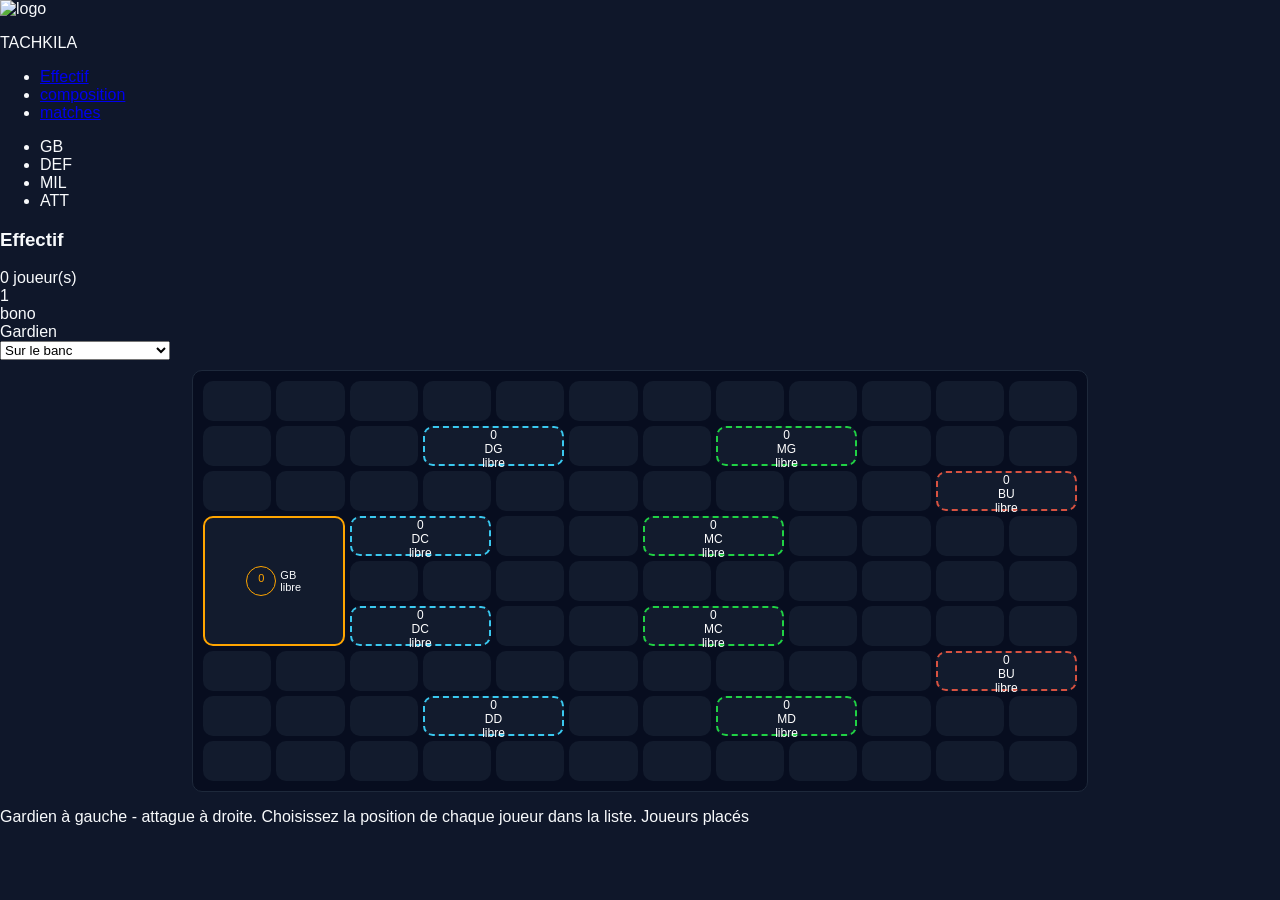
==== composition.html @ fd7e118b "feat : suppression de joueur & reorganize js code" ====
<!DOCTYPE html>
<html lang="en">

<head>
    <meta charset="UTF-8">
    <meta name="viewport" content="width=device-width, initial-scale=1.0">
    <script src="https://cdn.jsdelivr.net/npm/@tailwindcss/browser@4"></script>
    <link rel="stylesheet" href="https://cdnjs.cloudflare.com/ajax/libs/font-awesome/6.5.1/css/all.min.css"
        integrity="sha512-DTOQO9RWCH3ppGqcWaEA1BIZOC6xxalwEsw9c2QQeAIftl+Vegovlnee1c9QX4TctnWMn13TZye+giMm8e2LwA=="
        crossorigin="anonymous" referrerpolicy="no-referrer" />
    <link rel="stylesheet" href="style.css">
    <script src="./js/composition.js" type="module"></script>
    <title>Tachkila</title>
</head>

<body class="">

    <!-- start header -->
    <header>
        <div
            class="header-container flex justify-between items-center px-5 max-[767px]:p-1 h-[50px] bg-[#1E293B] border-b border-solid border-gray-500">
            <div class=" logo flex gap-2  items-center">
                <img src="img/logo.jpg" alt="logo" class="w-[30px] h-[30px] rounded-full">

                <p class="text-gray-50 font-bold ">TACHKILA</p>
            </div>

            <nav class="navbar h-[40px] flex items-center  ">
                <ul class=" h-full w-[300px] flex flex-wrap items-center justify-around gap-1 rounded-xl bg-[#0F172A] shrink-1">
                    <li class="text-xs flex self-center rounded-lg px-3 py-2 font-semibold hover:bg-slate-800 ">
                        <a href="index.html">Effectif</a>
                    </li>
                    <li class="active rounded-lg bg-[#1eba5f] px-4 py-2 font-semibold text-xs hover:bg-slate-800">
                        <a href="composition.html">composition</a>
                    </li>
                    <li class="rounded-lg px-3 py-2 font-semibold hover:bg-slate-800 text-xs">
                        <a href="matchs.html">matches</a>
                    </li>
                </ul>
            </nav>
            <div class="position-legend">
                <ul class="flex gap-2 max-[767px]:grid max-[767px]:grid-cols-2 max-[767px]:gap-1 ">
                    <li class="text-xs text-orange-400 flex gap-1">
                        <span class="w-2 h-2 bg-orange-400 rounded-full self-center"></span>GB
                    </li>
                    <li class="text-xs text-[#3AC8EF] flex gap-1">
                        <span class="w-2 h-2 bg-[#3AC8EF] rounded-full self-center"></span>DEF
                    </li>
                    <li class="text-xs text-[#20D244] flex gap-1">
                        <span class="w-2 h-2 bg-[#20D244] rounded-full self-center"></span>MIL
                    </li>
                    <li class="text-xs text-[#D75241] flex gap-1">
                        <span class="w-2 h-2 bg-[#D75241] rounded-full self-center"></span>ATT
                    </li>
                </ul>
            </div>

        </div>

    </header>
    <!-- end header -->
    <!-- start main section -->
    <main>
        <div class="main-container flex lg:flex-row bg-[#0F172A] md:flex-col max-[767px]:flex-col">
            <!-- THR SIDE BAR -->

            <aside class="sidebar">
                <div
                    class="side-container flex flex-col bg-[#1E293B] lg:w-[250px] h-[107%] px-2 border-r border-solid border-gray-500 md:w-full ms:w-full">
                    <!-- <button type="button" id="add-player"
                        class="add-player-btn bg-[#1eba5f] text-gray-50 lg:w-[280px] lg:h-[50px] rounded-[10px] mt-[15px] mb-[10px] font-bold md:w-[400px]  md:self-center">
                        + Ajouter un joueur
                    </button>  -->
                   <div class=" flex justify-between text-white text-xs mt-[15px] mb-[10px] md:mx-[40px] ms:mx-[40px]">
                        <h3 class="font-bold">Effectif</h3>
                        <span class="player-count p-[3px] border rounded-[10px] bg-[#0F172A]"><span
                                id="tachkila-nbr">0</span> joueur(s)</span>
                    </div>
                    <!-- <p class="text-xs text-mist-400 pt-[10px] pl-[2px] pb-[3px] md:self-center ms:self-center">
                        Cliquez sur un joueur placé pour voir sa case sur le
                        terrain. 🖊️ pour modifier, 🗑 pour supprimer.
                    </p>  -->
                     <!-- Player list -->
                    <div id="playerlist" class="player-list hidden md:w-[85%] md:mx-auto ms:w-[85%] ms:mx-auto">
                        <div
                            class="player-card px-1 text-gray-50 h-[100px] mt-[10px] mb-[10px] border rounded-[10px] border-l-[4px] border-solid ">
                            <div class="player-info flex justify-between p-[6px]">
                                <div class="player-summary flex gap-4">
                                    <div
                                        class="player-number self-center w-[30px] h-[30px] rounded-[30px] border border-solid  text-center ">
                                        1</div>
                                    <div class="player-details">
                                        <div class="player-name font-bold text-white">bono</div>
                                        <div class="player-poste ">Gardien</div>
                                    </div>
                                </div>
                                <!-- <div class="actions">
                                    <button type="button" class="edit-btn pr-[4px]"><i
                                            class="fa-solid fa-pen"></i></button>
                                    <button type="button" class="delete-btn pr-[2px]" aria-label="Modifier le joueur"><i
                                            class="fa-solid fa-trash-can"></i></button>
                                </div> -->
                            </div>
                            <select
                                class="player-position-select w-[96%] m-auto border rounded-[10px] border-mist-700 bg-[#1E293B]">
                                <option value="bench" selected>Sur le banc</option>
                                <option value="GB">GB - Gardien</option>
                                <option value="DG">DG - Défenseur gauche</option>
                                <option value="DC1">DC - Défenseur central 1</option>
                                <option value="DC2">DC - Défenseur central 2</option>
                                <option value="DD">DD - Défenseur droit</option>
                                <option value="MG">MG - Milieu gauche</option>
                                <option value="MC1">MC - Milieu central 1</option>
                                <option value="MC2">MC - Milieu central 2</option>
                                <option value="MD">MD - Milieu droit</option>
                                <option value="BU1">BU - Buteur 1</option>
                                <option value="BU2">BU - Buteur 2</option>
                            </select>
                        </div>
                    </div>
                </div>
            </aside>


            <!-- The terrain -->

            <section class="pitch-section min-w-0 flex-1 overflow-x-auto ">
                <div class="pitch-scroll w-full ">

                    <div class="football-pitch min-w-[800px] shrink-0">
                        <!-- player in pitch -->
                        <div class="GB terrain-position flex gap-1 justify-center">
                            <div class="number hidden">
                                0
                            </div>
                            <div class="player-details">
                                <div class="player-position-code text-orange-400 ">GB</div>
                                <div class="player-name-position font-bold text-white">libre</div>
                            </div>
                        </div>
                        <div class="DG terrain-position flex gap-1 justify-center">
                            <div
                                class="number w-[25px] h-[25px] border border-solid border-[#3AC8EF] rounded-full text-center self-center p-[5px] text-[#3AC8EF] hidden">
                                0 </div>
                            <div class="player-details">
                                <div class="player-position-code text-[#3AC8EF] font-bold">DG</div>
                                <div class="player-name-position font-bold text-white">libre</div>
                            </div>
                        </div>
                        <div class="DC1 terrain-position flex gap-1 justify-center">
                            <div
                                class="number w-[25px] h-[25px] border border-solid border-[#3AC8EF] rounded-full text-center self-center p-[5px] text-[#3AC8EF] hidden">
                                0</div>
                            <div class="player-details">
                                <div class="player-position-code text-[#3AC8EF] font-bold">DC</div>
                                <div class="player-name-position font-bold text-white">libre</div>
                            </div>
                        </div>
                        <div class="DC2 terrain-position flex gap-1 justify-center">
                            <div
                                class="number hidden w-[25px] h-[25px] border border-solid border-[#3AC8EF] rounded-full text-center self-center p-[5px] text-[#3AC8EF]">
                                0</div>
                            <div class="player-details">
                                <div class="player-position-code text-[#3AC8EF] font-bold">DC</div>
                                <div class="player-name-position font-bold text-white">libre</div>
                            </div>
                        </div>
                        <div class="DD terrain-position flex gap-1 justify-center">
                            <div
                                class="number hidden w-[25px] h-[25px] border border-solid border-[#3AC8EF] rounded-full text-center self-center p-[5px] text-[#3AC8EF]">
                                0</div>
                            <div class="player-details">
                                <div class="player-position-code text-[#3AC8EF] font-bold">DD</div>
                                <div class="player-name-position font-bold text-white">libre</div>
                            </div>
                        </div>
                        <div class="MG terrain-position flex gap-1 justify-center">
                            <div
                                class="number hidden w-[25px] h-[25px] border border-solid border-[#20D244] rounded-full text-center self-center p-[5px] text-[#20D244]">
                                0</div>
                            <div class="player-details">
                                <div class="player-position-code text-[#20D244] font-bold">MG</div>
                                <div class="player-name-position font-bold text-white">libre</div>
                            </div>
                        </div>
                        <div class="MC1 terrain-position flex gap-1 justify-center">
                            <div
                                class="number hidden w-[25px] h-[25px] border border-solid border-[#20D244] rounded-full text-center self-center p-[5px] text-[#20D244]">
                                0</div>
                            <div class="player-details">
                                <div class="player-position-code text-[#20D244] font-bold">MC</div>
                                <div class="player-name-position font-bold text-white">libre</div>
                            </div>
                        </div>
                        <div class="MC2 terrain-position flex gap-1 justify-center">
                            <div
                                class="number hidden w-[25px] h-[25px] border border-solid border-[#20D244] rounded-full text-center self-center p-[5px] text-[#20D244]">
                                0</div>
                            <div class="player-details">
                                <div class="player-position-code text-[#20D244] font-bold">MC</div>
                                <div class="player-name-position font-bold text-white">libre</div>
                            </div>
                        </div>
                        <div class="MD terrain-position flex gap-1 justify-center">
                            <div
                                class="number hidden w-[25px] h-[25px] border border-solid border-[#20D244] rounded-full text-center self-center p-[5px] text-[#20D244]">
                                0</div>
                            <div class="player-details">
                                <div class="player-position-code text-[#20D244] font-bold">MD</div>
                                <div class="player-name-position font-bold text-white">libre</div>
                            </div>
                        </div>
                        <div class="BU1 terrain-position flex gap-1 justify-center">
                            <div
                                class="number hidden w-[25px] h-[25px] border border-solid border-[#D75241] rounded-full text-center self-center p-[5px] text-[#D75241]">
                                0</div>
                            <div class="player-details">
                                <div class="player-position-code text-[#D75241] font-bold">BU</div>
                                <div class="player-name-position font-bold text-white">libre</div>
                            </div>
                        </div>
                        <div class="BU2 terrain-position flex gap-1 justify-center">
                            <div
                                class="number hidden w-[25px] h-[25px] border border-solid border-[#D75241] rounded-full text-center self-center p-[5px] text-[#D75241]">
                                0</div>
                            <div class="player-details">
                                <div class="player-position-code text-[#D75241] font-bold">BU</div>
                                <div class="player-name-position font-bold text-white">libre</div>
                            </div>
                        </div>
                        <div></div>
                        <div></div>
                        <div></div>
                        <div></div>
                        <div></div>
                        <div></div>
                        <div></div>
                        <div></div>
                        <div></div>
                        <div></div>
                        <div></div>
                        <div></div>
                        <div></div>
                        <div></div>
                        <div></div>
                        <div></div>
                        <div></div>
                        <div></div>
                        <div></div>
                        <div></div>
                        <div></div>
                        <div></div>
                        <div></div>
                        <div></div>
                        <div></div>
                        <div></div>
                        <div></div>
                        <div></div>
                        <div></div>
                        <div></div>
                        <div></div>
                        <div></div>
                        <div></div>
                        <div></div>
                        <div></div>
                        <div></div>
                        <div></div>
                        <div></div>
                        <div></div>
                        <div></div>
                        <div></div>
                        <div></div>
                        <div></div>
                        <div></div>
                        <div></div>
                        <div></div>
                        <div></div>
                        <div></div>
                        <div></div>
                        <div></div>
                        <div></div>
                        <div></div>
                        <div></div>
                        <div></div>
                        <div></div>
                        <div></div>
                        <div></div>
                        <div></div>
                        <div></div>
                        <div></div>
                        <div></div>
                        <div></div>
                        <div></div>
                        <div></div>
                        <div></div>
                        <div></div>
                        <div></div>
                        <div></div>
                        <div></div>
                        <div></div>
                        <div></div>
                        <div></div>
                        <div></div>
                        <div></div>
                        <div></div>
                        <div></div>
                        <div></div>
                        <div></div>
                        <div></div>
                        <div></div>
                        <div></div>
                        <div></div>


                    </div>

                </div>

                <p class="pitch-instructions w-[70%] mx-auto mt-[10px] mb-[20px] text-white text-xs text-center">
                    Gardien à gauche - attague à droite. Choisissez la position de chaque
                    joueur dans la liste. Joueurs placés
                </p>

                <p id="error-msg"
                    class="hidden text-white text-ms text-center absolute w-[60%] h-[45px] bg-red-500 text-center bottom-[25px] right-[10px] rounded-[10px] pt-[10px] ">
                </p>
                <p id="success-msg"
                    class="hidden text-white text-green-600  text-ms text-center absolute w-[60%] h-[45px] bg-[#1eba5f] text-center bottom-[25px] right-[10px] rounded-[10px] pt-[10px]">
                </p>


            </section>




        </div>

    </main>

    <!-- end main section -->

</body>

</html>
---- style.css ----
* {
    box-sizing: border-box;
}

body {
    margin: 0;
    font-family: Arial, Helvetica, sans-serif;
    background-color: #0F172A;
    color: #F8FAFC;
}

button {
    cursor: pointer;
}


.football-pitch {
    display: grid;
    gap: 5px;
    width: 70%;
    grid-template-columns: repeat(12, 1fr);
    grid-template-rows: repeat(9, 40px);
    background-color: #070D1F;
    margin: 10px auto;
    padding: 10px;
    border-radius: 10px;
    border: 1px solid #1E293B;
}

.football-pitch>div {
    background-color: #121B2D;
    border-radius: 10px;
}

.GB {
    display: flex;
    gap: 4px;
    justify-content: center;
    align-items: center;
    border: 2px solid orange;
    grid-column: 1 / 3;
    grid-row: 4 / 7;
    font-size: 11px;
}

.GB .number {
    width: 30px;
    height: 30px;
    border: 1px solid orange;
    border-radius: 50%;
    color: orange;
    text-align: center;
    align-self: center;
    padding: 5px;
}

/* ########################## */

.DG {
    grid-column: 4 / 6;
    grid-row: 2 / 3;
    border: 2px dashed #3AC8EF;
    text-align: center;
    color: white;
    font-size: 12px;
}

.DC1 {
    grid-column: 3 / 5;
    grid-row: 4 / 5;
    border: 2px dashed #3AC8EF;
    text-align: center;
    color: white;
    font-size: 12px;
}

.DC2 {
    grid-column: 3 / 5;
    grid-row: 6 / 7;
    border: 2px dashed #3AC8EF;
    text-align: center;
    color: white;
    font-size: 12px;
}

.DD {
    grid-column: 4 / 6;
    grid-row: 8 / 9;
    border: 2px dashed #3AC8EF;
    text-align: center;
    color: white;
    font-size: 12px;
}

.DG span,
.DC1 span,
.DC2 span,
.DD span {
    font-size: 13px;
    font-weight: bold;
    color: #3AC8EF;
}

/* ########################## */

.MG {
    grid-column: 8 / 10;
    grid-row: 2 / 3;
    border: 2px dashed #20D244;
    text-align: center;
    color: white;
    font-size: 12px;
}

.MC1 {
    grid-column: 7 / 9;
    grid-row: 4 / 5;
    border: 2px dashed #20D244;
    text-align: center;
    color: white;
    font-size: 12px;
}

.MC2 {
    grid-column: 7 / 9;
    grid-row: 6 / 7;
    border: 2px dashed #20D244;
    text-align: center;
    color: white;
    font-size: 12px;
}

.MD {
    grid-column: 8 / 10;
    grid-row: 8 / 9;
    border: 2px dashed #20D244;
    text-align: center;
    color: white;
    font-size: 12px;
}

.MG span,
.MC1 span,
.MC2 span,
.MD span {
    font-size: 13px;
    font-weight: bold;
    color: #20D244;
}

/* ########################## */

.BU1 {
    grid-column: 11 / 13;
    grid-row: 3 / 4;
    border: 2px dashed #D75241;
    text-align: center;
    color: white;
    font-size: 12px;
}

.BU2 {
    grid-column: 11 / 13;
    grid-row: 7 / 8;
    border: 2px dashed #D75241;
    text-align: center;
    color: white;
    font-size: 12px;
}

.BU1 span,
.BU2 span {
    font-size: 13px;
    font-weight: bold;
    color: #D75241;
}


/* ################################# */



.GB {
    display: flex;
    gap: 4px;
    justify-content: center;
    align-items: center;
    border: 2px solid orange;
    grid-column: 1 / 3;
    grid-row: 4 / 7;
    font-size: 11px;
}

.GB .number {
    width: 30px;
    height: 30px;
    border: 1px solid orange;
    border-radius: 50%;
    color: orange;
    text-align: center;
    align-self: center;
    padding: 5px;
}

/* ########################## */

.cards {
    display: grid;
    gap: 5px;
    width: 100%;
    grid-template-columns: repeat(4, 1fr);
    grid-template-rows: repeat(4, 1fr);
        background-color: #070D1F;
    margin: 10px auto;
    padding: 10px;
    border-radius: 10px;
    border: 1px solid #1E293B;
}

.playerlist {
    grid-column: 1/2;
    grid-row: 1/2;
    border: 2px dashed #3AC8EF;
    text-align: center;
    color: white;
    font-size: 12px;
}
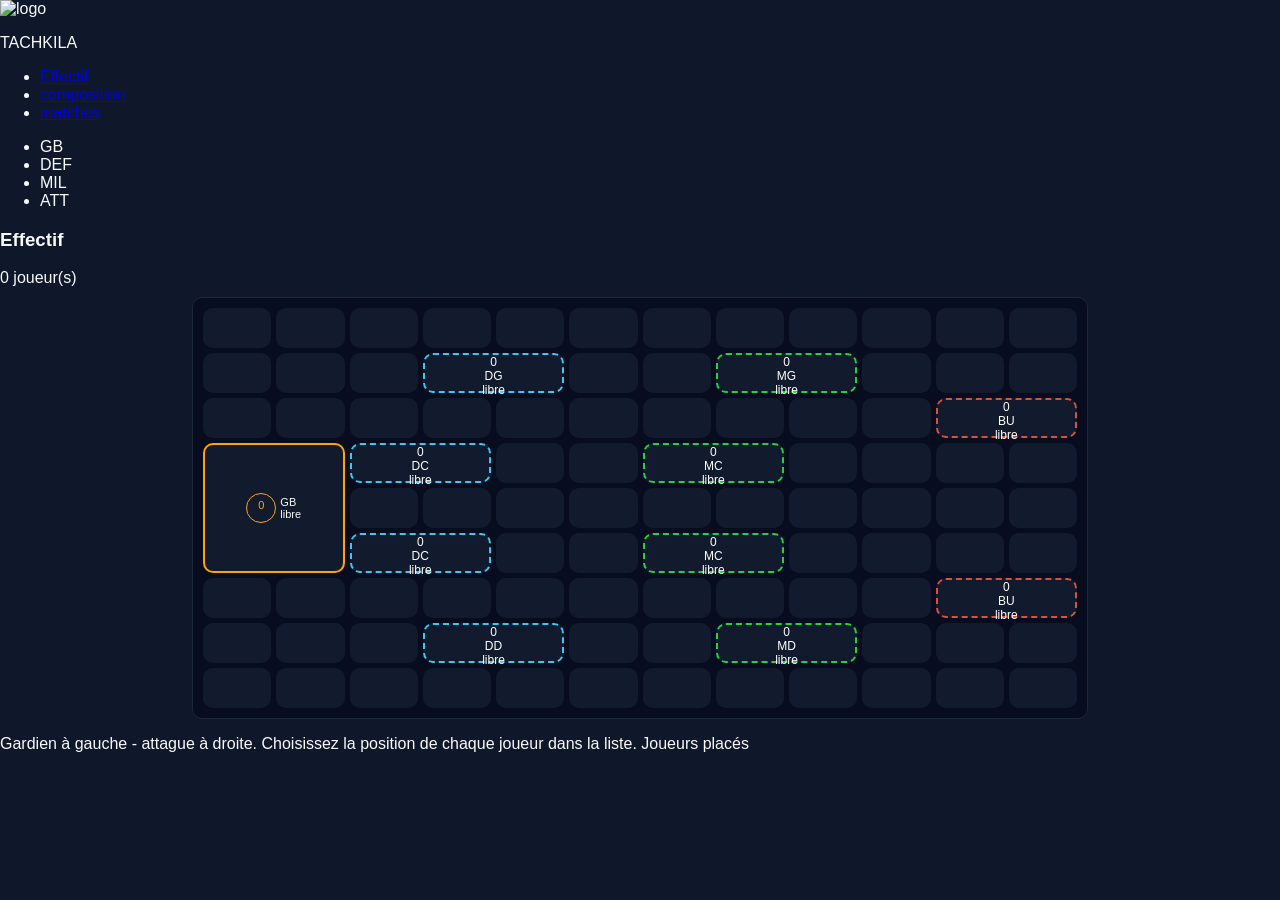
==== commit cdad9a9c: "feat: ajouter l'affichage des joueurs dans les pages effectif et composition" ====
--- a/composition.html
+++ b/composition.html
@@ -26,7 +26,8 @@
             </div>
 
             <nav class="navbar h-[40px] flex items-center  ">
-                <ul class=" h-full w-[300px] flex flex-wrap items-center justify-around gap-1 rounded-xl bg-[#0F172A] shrink-1">
+                <ul
+                    class=" h-full w-[300px] flex flex-wrap items-center justify-around gap-1 rounded-xl bg-[#0F172A] shrink-1">
                     <li class="text-xs flex self-center rounded-lg px-3 py-2 font-semibold hover:bg-slate-800 ">
                         <a href="index.html">Effectif</a>
                     </li>
@@ -67,56 +68,16 @@
             <aside class="sidebar">
                 <div
                     class="side-container flex flex-col bg-[#1E293B] lg:w-[250px] h-[107%] px-2 border-r border-solid border-gray-500 md:w-full ms:w-full">
-                    <!-- <button type="button" id="add-player"
-                        class="add-player-btn bg-[#1eba5f] text-gray-50 lg:w-[280px] lg:h-[50px] rounded-[10px] mt-[15px] mb-[10px] font-bold md:w-[400px]  md:self-center">
-                        + Ajouter un joueur
-                    </button>  -->
-                   <div class=" flex justify-between text-white text-xs mt-[15px] mb-[10px] md:mx-[40px] ms:mx-[40px]">
+
+                    <div class=" flex justify-between text-white text-xs mt-[15px] mb-[10px] md:mx-[40px] ms:mx-[40px]">
                         <h3 class="font-bold">Effectif</h3>
                         <span class="player-count p-[3px] border rounded-[10px] bg-[#0F172A]"><span
                                 id="tachkila-nbr">0</span> joueur(s)</span>
                     </div>
-                    <!-- <p class="text-xs text-mist-400 pt-[10px] pl-[2px] pb-[3px] md:self-center ms:self-center">
-                        Cliquez sur un joueur placé pour voir sa case sur le
-                        terrain. 🖊️ pour modifier, 🗑 pour supprimer.
-                    </p>  -->
-                     <!-- Player list -->
-                    <div id="playerlist" class="player-list hidden md:w-[85%] md:mx-auto ms:w-[85%] ms:mx-auto">
-                        <div
-                            class="player-card px-1 text-gray-50 h-[100px] mt-[10px] mb-[10px] border rounded-[10px] border-l-[4px] border-solid ">
-                            <div class="player-info flex justify-between p-[6px]">
-                                <div class="player-summary flex gap-4">
-                                    <div
-                                        class="player-number self-center w-[30px] h-[30px] rounded-[30px] border border-solid  text-center ">
-                                        1</div>
-                                    <div class="player-details">
-                                        <div class="player-name font-bold text-white">bono</div>
-                                        <div class="player-poste ">Gardien</div>
-                                    </div>
-                                </div>
-                                <!-- <div class="actions">
-                                    <button type="button" class="edit-btn pr-[4px]"><i
-                                            class="fa-solid fa-pen"></i></button>
-                                    <button type="button" class="delete-btn pr-[2px]" aria-label="Modifier le joueur"><i
-                                            class="fa-solid fa-trash-can"></i></button>
-                                </div> -->
-                            </div>
-                            <select
-                                class="player-position-select w-[96%] m-auto border rounded-[10px] border-mist-700 bg-[#1E293B]">
-                                <option value="bench" selected>Sur le banc</option>
-                                <option value="GB">GB - Gardien</option>
-                                <option value="DG">DG - Défenseur gauche</option>
-                                <option value="DC1">DC - Défenseur central 1</option>
-                                <option value="DC2">DC - Défenseur central 2</option>
-                                <option value="DD">DD - Défenseur droit</option>
-                                <option value="MG">MG - Milieu gauche</option>
-                                <option value="MC1">MC - Milieu central 1</option>
-                                <option value="MC2">MC - Milieu central 2</option>
-                                <option value="MD">MD - Milieu droit</option>
-                                <option value="BU1">BU - Buteur 1</option>
-                                <option value="BU2">BU - Buteur 2</option>
-                            </select>
-                        </div>
+
+                    <!-- Player list -->
+                    <div id="playerlist" class="player-list  md:w-[85%] md:mx-auto ms:w-[85%] ms:mx-auto">
+
                     </div>
                 </div>
             </aside>
@@ -340,6 +301,36 @@
 
     <!-- end main section -->
 
+    <template class="composition-card-liste" id="composition">
+        <div
+            class="player-card px-1 text-gray-50 h-[100px] mt-[10px] mb-[10px] border rounded-[10px] border-l-[4px] border-solid ">
+            <div class="player-info flex justify-between p-[6px]">
+                <div class="player-summary flex gap-4">
+                    <div
+                        class="player-number self-center w-[30px] h-[30px] rounded-[30px] border border-solid  text-center ">
+                        1</div>
+                    <div class="player-details">
+                        <div class="player-name font-bold text-white">bono</div>
+                        <div class="player-position">Gardien</div>
+                    </div>
+                </div>
+            </div>
+            <select class="player-position-select w-[96%] m-auto border rounded-[10px] border-mist-700 bg-[#1E293B]">
+                <option value="bench" selected>Sur le banc</option>
+                <option value="GB">GB - Gardien</option>
+                <option value="DG">DG - Défenseur gauche</option>
+                <option value="DC1">DC - Défenseur central 1</option>
+                <option value="DC2">DC - Défenseur central 2</option>
+                <option value="DD">DD - Défenseur droit</option>
+                <option value="MG">MG - Milieu gauche</option>
+                <option value="MC1">MC - Milieu central 1</option>
+                <option value="MC2">MC - Milieu central 2</option>
+                <option value="MD">MD - Milieu droit</option>
+                <option value="BU1">BU - Buteur 1</option>
+                <option value="BU2">BU - Buteur 2</option>
+            </select>
+        </div>
+    </template>
 </body>
 
 </html>
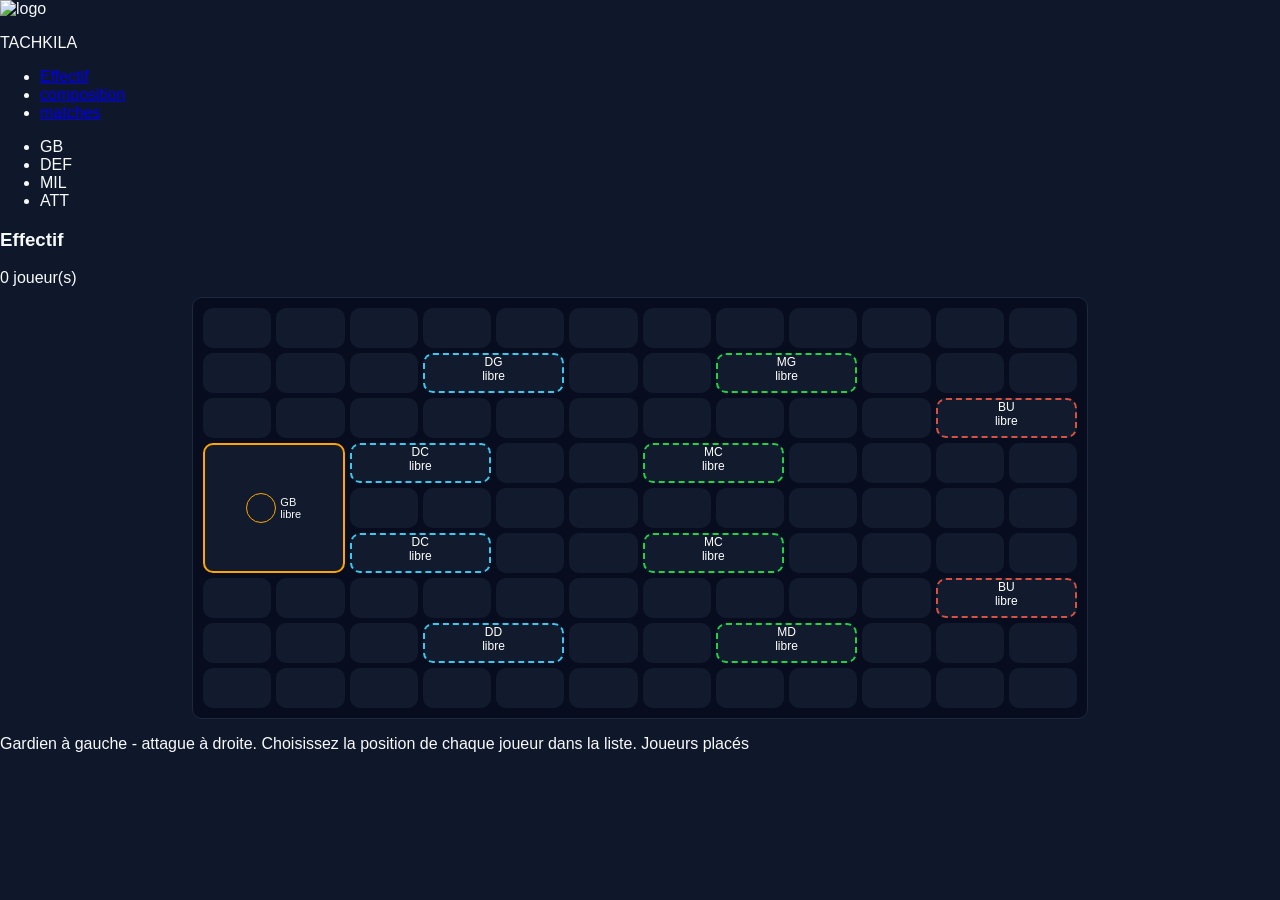
==== commit fa7a9005: "feat: retirer automatiquement les joueurs blessés du terrain" ====
--- a/composition.html
+++ b/composition.html
@@ -76,7 +76,7 @@
                     </div>
 
                     <!-- Player list -->
-                    <div id="playerlist" class="player-list  md:w-[85%] md:mx-auto ms:w-[85%] ms:mx-auto">
+                    <div id="playerlist" class="player-list md:w-[100%] md:mx-auto ms:w-[85%] ms:mx-auto">
 
                     </div>
                 </div>
@@ -303,7 +303,7 @@
 
     <template class="composition-card-liste" id="composition">
         <div
-            class="player-card px-1 text-gray-50 h-[100px] mt-[10px] mb-[10px] border rounded-[10px] border-l-[4px] border-solid ">
+            class="player-card px-1 text-gray-50 h-[110px] mt-[10px] mb-[10px] border rounded-[10px] border-l-[4px] border-solid ">
             <div class="player-info flex justify-between p-[6px]">
                 <div class="player-summary flex gap-4">
                     <div
@@ -314,6 +314,9 @@
                         <div class="player-position">Gardien</div>
                     </div>
                 </div>
+                <span
+                    class="player-status rounded-md bg-[#D75241] text-red-100 px-2 self-center h-5 text-sm font-semibold hidden">
+                    blesse</span>
             </div>
             <select class="player-position-select w-[96%] m-auto border rounded-[10px] border-mist-700 bg-[#1E293B]">
                 <option value="bench" selected>Sur le banc</option>
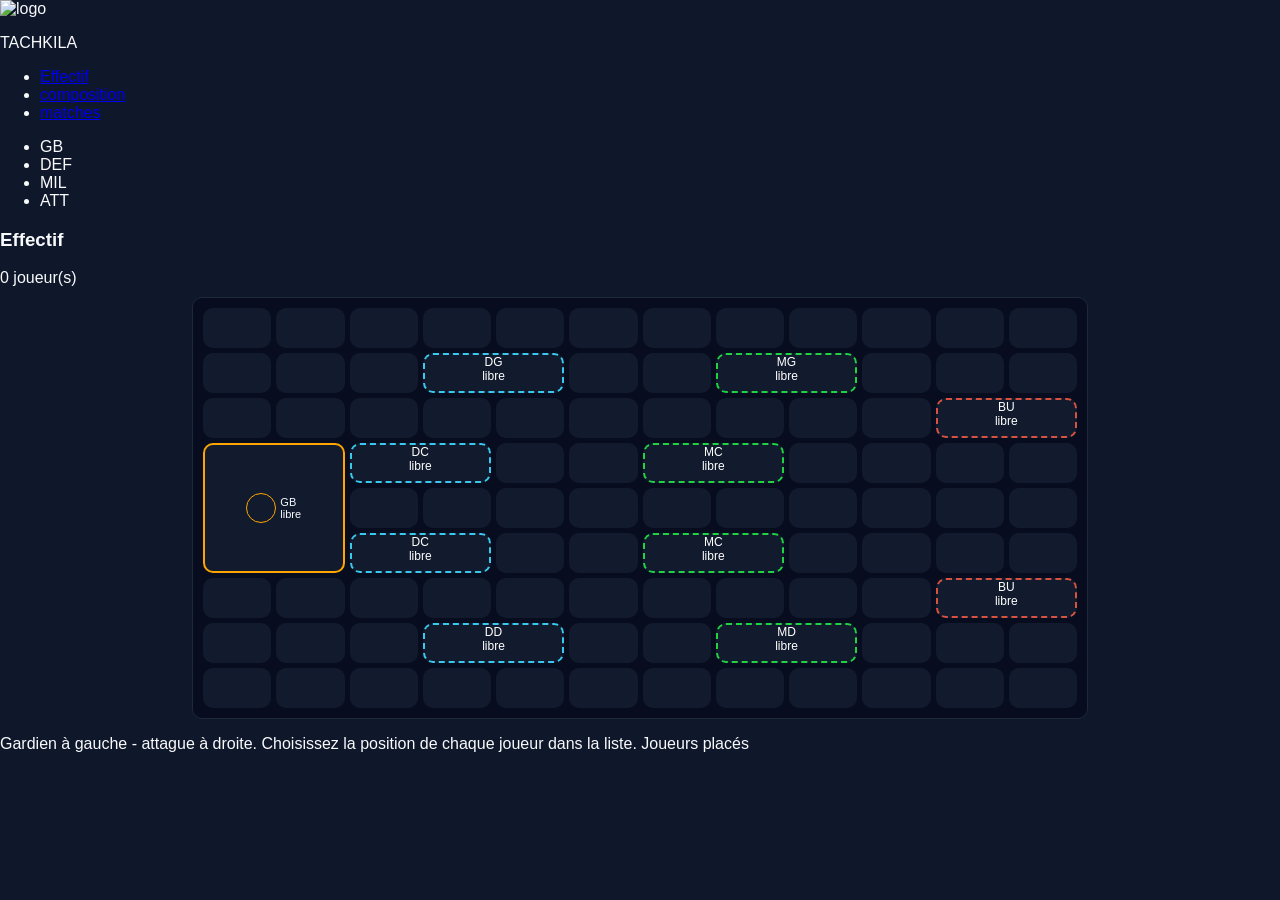
==== commit 7659df0b: "feat: combiner la recherche et le filtrage des matches  dans la fonction d’affichage" ====
--- a/composition.html
+++ b/composition.html
@@ -9,7 +9,7 @@
         integrity="sha512-DTOQO9RWCH3ppGqcWaEA1BIZOC6xxalwEsw9c2QQeAIftl+Vegovlnee1c9QX4TctnWMn13TZye+giMm8e2LwA=="
         crossorigin="anonymous" referrerpolicy="no-referrer" />
     <link rel="stylesheet" href="style.css">
-    <script src="./js/composition.js" type="module"></script>
+    <script src="./js/page-composition.js" type="module"></script>
     <title>Tachkila</title>
 </head>
 
@@ -65,9 +65,9 @@
         <div class="main-container flex lg:flex-row bg-[#0F172A] md:flex-col max-[767px]:flex-col">
             <!-- THR SIDE BAR -->
 
-            <aside class="sidebar">
+            <aside class="sidebar overflow-y-auto max-h-[100vh] bg-[#1E293B]">
                 <div
-                    class="side-container flex flex-col bg-[#1E293B] lg:w-[250px] h-[107%] px-2 border-r border-solid border-gray-500 md:w-full ms:w-full">
+                    class="side-container flex flex-col bg-[#1E293B] lg:w-[300px] h-full px-2 border-r border-solid border-gray-500 md:w-full ms:w-full">
 
                     <div class=" flex justify-between text-white text-xs mt-[15px] mb-[10px] md:mx-[40px] ms:mx-[40px]">
                         <h3 class="font-bold">Effectif</h3>
@@ -302,8 +302,8 @@
     <!-- end main section -->
 
     <template class="composition-card-liste" id="composition">
-        <div
-            class="player-card px-1 text-gray-50 h-[110px] mt-[10px] mb-[10px] border rounded-[10px] border-l-[4px] border-solid ">
+        <div draggable="true"
+            class="player-card  px-1 text-gray-50 h-[110px] mt-[10px] mb-[10px] border rounded-[10px] border-l-[4px] border-solid ">
             <div class="player-info flex justify-between p-[6px]">
                 <div class="player-summary flex gap-4">
                     <div
@@ -318,7 +318,8 @@
                     class="player-status rounded-md bg-[#D75241] text-red-100 px-2 self-center h-5 text-sm font-semibold hidden">
                     blesse</span>
             </div>
-            <select class="player-position-select w-[96%] m-auto border rounded-[10px] border-mist-700 bg-[#1E293B]">
+            <select value="bench"
+                class="player-position-select w-[96%] m-auto border rounded-[10px] border-mist-700 bg-[#1E293B]">
                 <option value="bench" selected>Sur le banc</option>
                 <option value="GB">GB - Gardien</option>
                 <option value="DG">DG - Défenseur gauche</option>
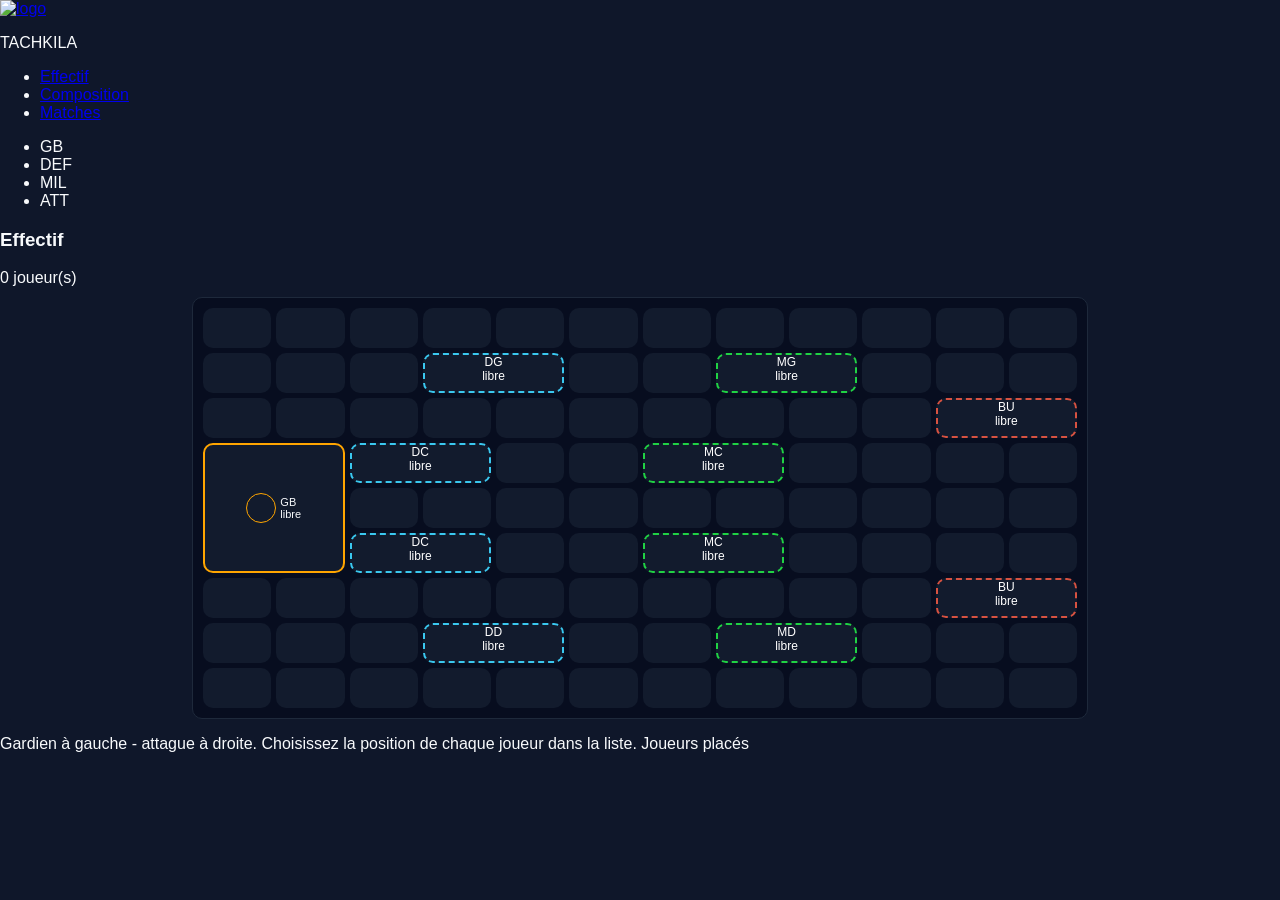
==== commit 9a169a05: "fix: make header responsive on all devices" ====
--- a/composition.html
+++ b/composition.html
@@ -16,53 +16,65 @@
 <body class="">
 
     <!-- start header -->
-    <header>
-        <div
-            class="header-container flex justify-between items-center px-5 max-[767px]:p-1 h-[50px] bg-[#1E293B] border-b border-solid border-gray-500">
-            <div class=" logo flex gap-2  items-center">
-                <img src="img/logo.jpg" alt="logo" class="w-[30px] h-[30px] rounded-full">
-
-                <p class="text-gray-50 font-bold ">TACHKILA</p>
+
+
+    <header class="fixed top-0 left-0 w-full z-50">
+        <div class="header-container flex justify-between items-center gap-2 px-5 h-[50px] bg-[#1E293B] border-b border-gray-500
+                max-[767px]:flex-wrap max-[767px]:h-auto max-[767px]:px-2 max-[767px]:py-2">
+
+            <!-- Logo -->
+            <div class="logo flex gap-2 items-center shrink-0">
+                <a href="index.html">
+                    <img src="img/logo.jpg" alt="logo" class="w-[30px] h-[30px] rounded-full">
+                </a>
+                <p class="text-gray-50 font-bold max-[767px]:hidden">TACHKILA</p>
             </div>
 
-            <nav class="navbar h-[40px] flex items-center  ">
-                <ul
-                    class=" h-full w-[300px] flex flex-wrap items-center justify-around gap-1 rounded-xl bg-[#0F172A] shrink-1">
-                    <li class="text-xs flex self-center rounded-lg px-3 py-2 font-semibold hover:bg-slate-800 ">
+            <!-- Navigation -->
+            <nav class="navbar flex items-center min-w-0">
+                <ul class="flex items-center justify-around gap-1 rounded-xl bg-[#0F172A] p-1 max-[767px]:gap-0">
+                    <li class="rounded-lg px-3 py-2 text-xs font-semibold hover:bg-slate-800">
                         <a href="index.html">Effectif</a>
                     </li>
-                    <li class="active rounded-lg bg-[#1eba5f] px-4 py-2 font-semibold text-xs hover:bg-slate-800">
-                        <a href="composition.html">composition</a>
-                    </li>
-                    <li class="rounded-lg px-3 py-2 font-semibold hover:bg-slate-800 text-xs">
-                        <a href="matchs.html">matches</a>
+
+                    <li class="active rounded-lg bg-[#1eba5f] px-3 py-2 text-xs font-semibold hover:bg-slate-800">
+                        <a href="composition.html">Composition</a>
+                    </li>
+
+                    <li class="rounded-lg px-3 py-2 text-xs font-semibold hover:bg-slate-800">
+                        <a href="matchs.html">Matches</a>
                     </li>
                 </ul>
             </nav>
-            <div class="position-legend">
-                <ul class="flex gap-2 max-[767px]:grid max-[767px]:grid-cols-2 max-[767px]:gap-1 ">
-                    <li class="text-xs text-orange-400 flex gap-1">
-                        <span class="w-2 h-2 bg-orange-400 rounded-full self-center"></span>GB
-                    </li>
-                    <li class="text-xs text-[#3AC8EF] flex gap-1">
-                        <span class="w-2 h-2 bg-[#3AC8EF] rounded-full self-center"></span>DEF
-                    </li>
-                    <li class="text-xs text-[#20D244] flex gap-1">
-                        <span class="w-2 h-2 bg-[#20D244] rounded-full self-center"></span>MIL
-                    </li>
-                    <li class="text-xs text-[#D75241] flex gap-1">
-                        <span class="w-2 h-2 bg-[#D75241] rounded-full self-center"></span>ATT
+
+            <!-- Position Legend -->
+            <div class="position-legend flex justify-center shrink-0
+                    max-[767px]:w-full max-[767px]:mt-2">
+                <ul class="flex gap-2">
+                    <li class="flex items-center gap-1 text-xs text-orange-400">
+                        <span class="w-2 h-2 bg-orange-400 rounded-full"></span>GB
+                    </li>
+                    <li class="flex items-center gap-1 text-xs text-[#3AC8EF]">
+                        <span class="w-2 h-2 bg-[#3AC8EF] rounded-full"></span>DEF
+                    </li>
+                    <li class="flex items-center gap-1 text-xs text-[#20D244]">
+                        <span class="w-2 h-2 bg-[#20D244] rounded-full"></span>MIL
+                    </li>
+                    <li class="flex items-center gap-1 text-xs text-[#D75241]">
+                        <span class="w-2 h-2 bg-[#D75241] rounded-full"></span>ATT
                     </li>
                 </ul>
             </div>
 
         </div>
-
     </header>
+
+
     <!-- end header -->
     <!-- start main section -->
     <main>
-        <div class="main-container flex lg:flex-row bg-[#0F172A] md:flex-col max-[767px]:flex-col">
+        <div
+            class="main-container flex lg:h-screen lg:flex-row bg-[#0F172A] md:flex-col max-[767px]:flex-col pt-[50px] max-[767px]:pt-[100px]">
             <!-- THR SIDE BAR -->
 
             <aside class="sidebar overflow-y-auto max-h-[100vh] bg-[#1E293B]">
@@ -85,7 +97,7 @@
 
             <!-- The terrain -->
 
-            <section class="pitch-section min-w-0 flex-1 overflow-x-auto ">
+            <section class="pitch-section min-w-0 flex-1 overflow-x-auto lg:my-6">
                 <div class="pitch-scroll w-full ">
 
                     <div class="football-pitch min-w-[800px] shrink-0">
